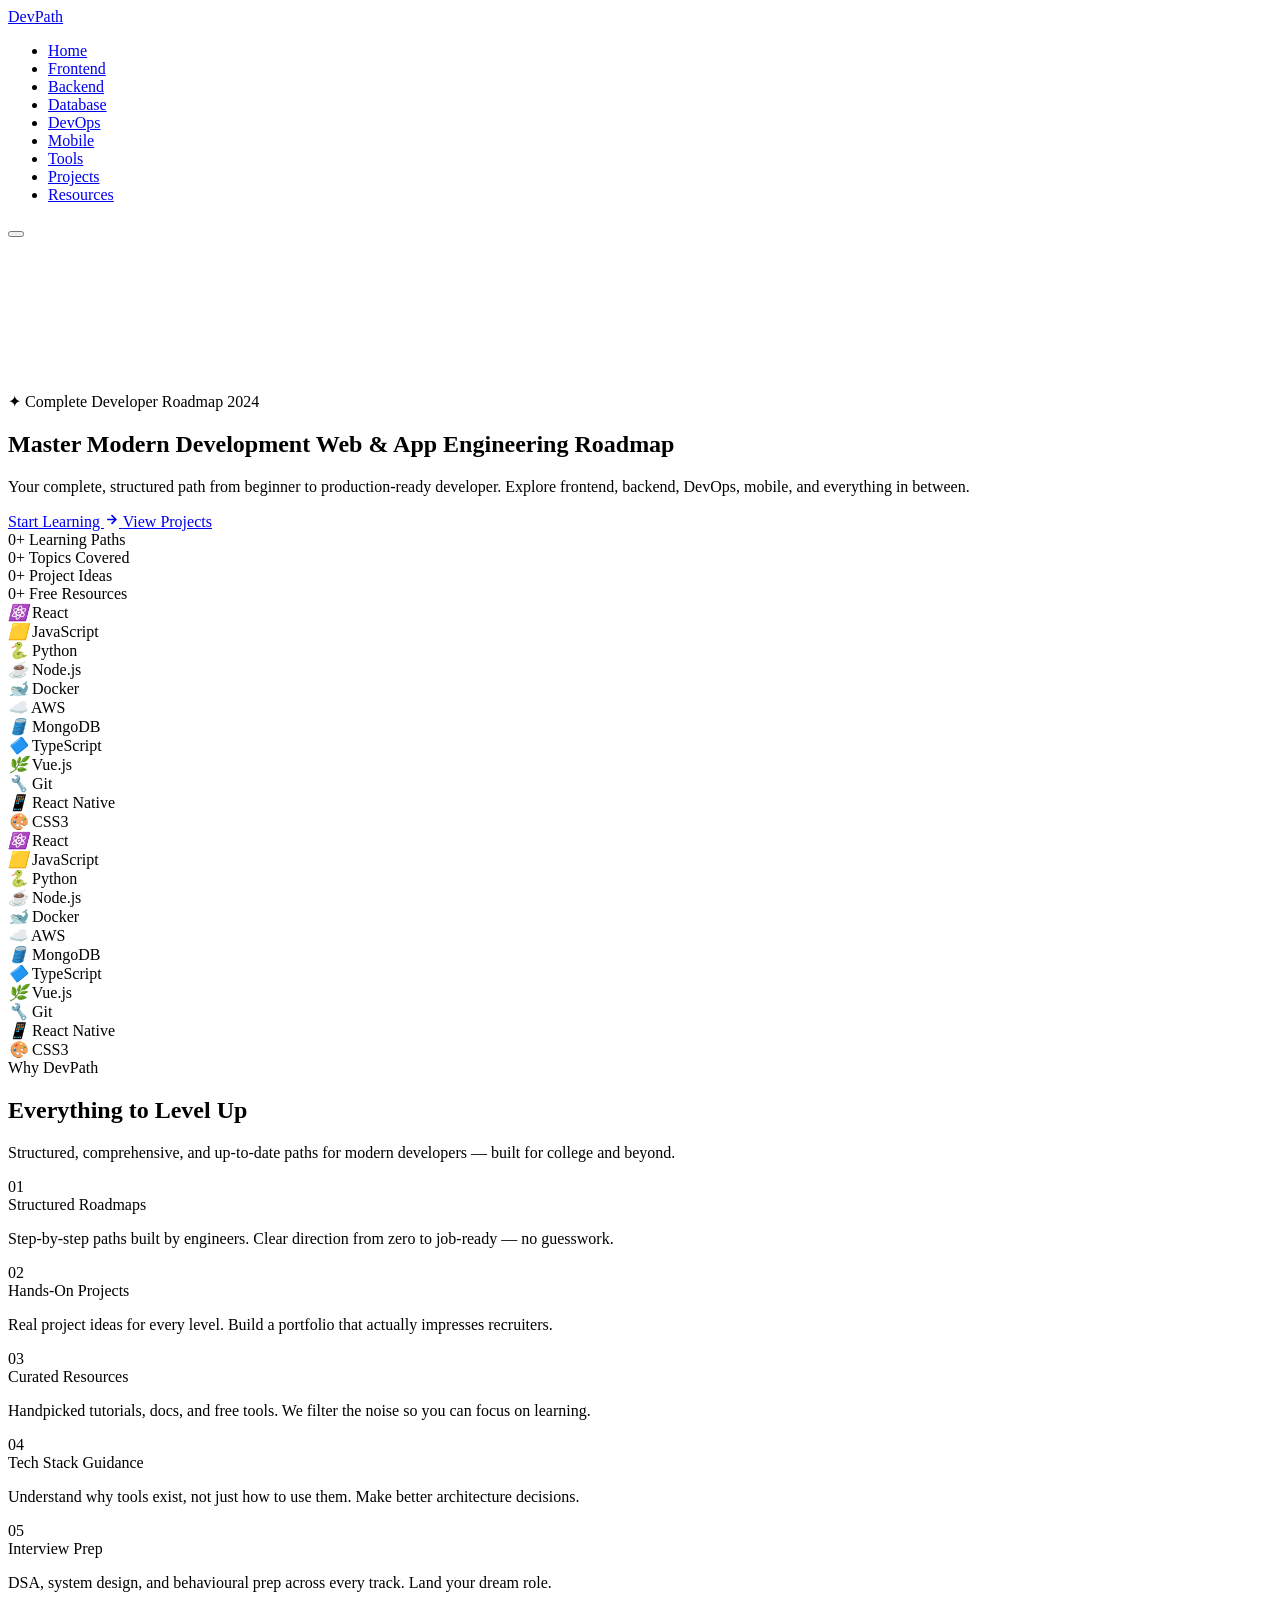
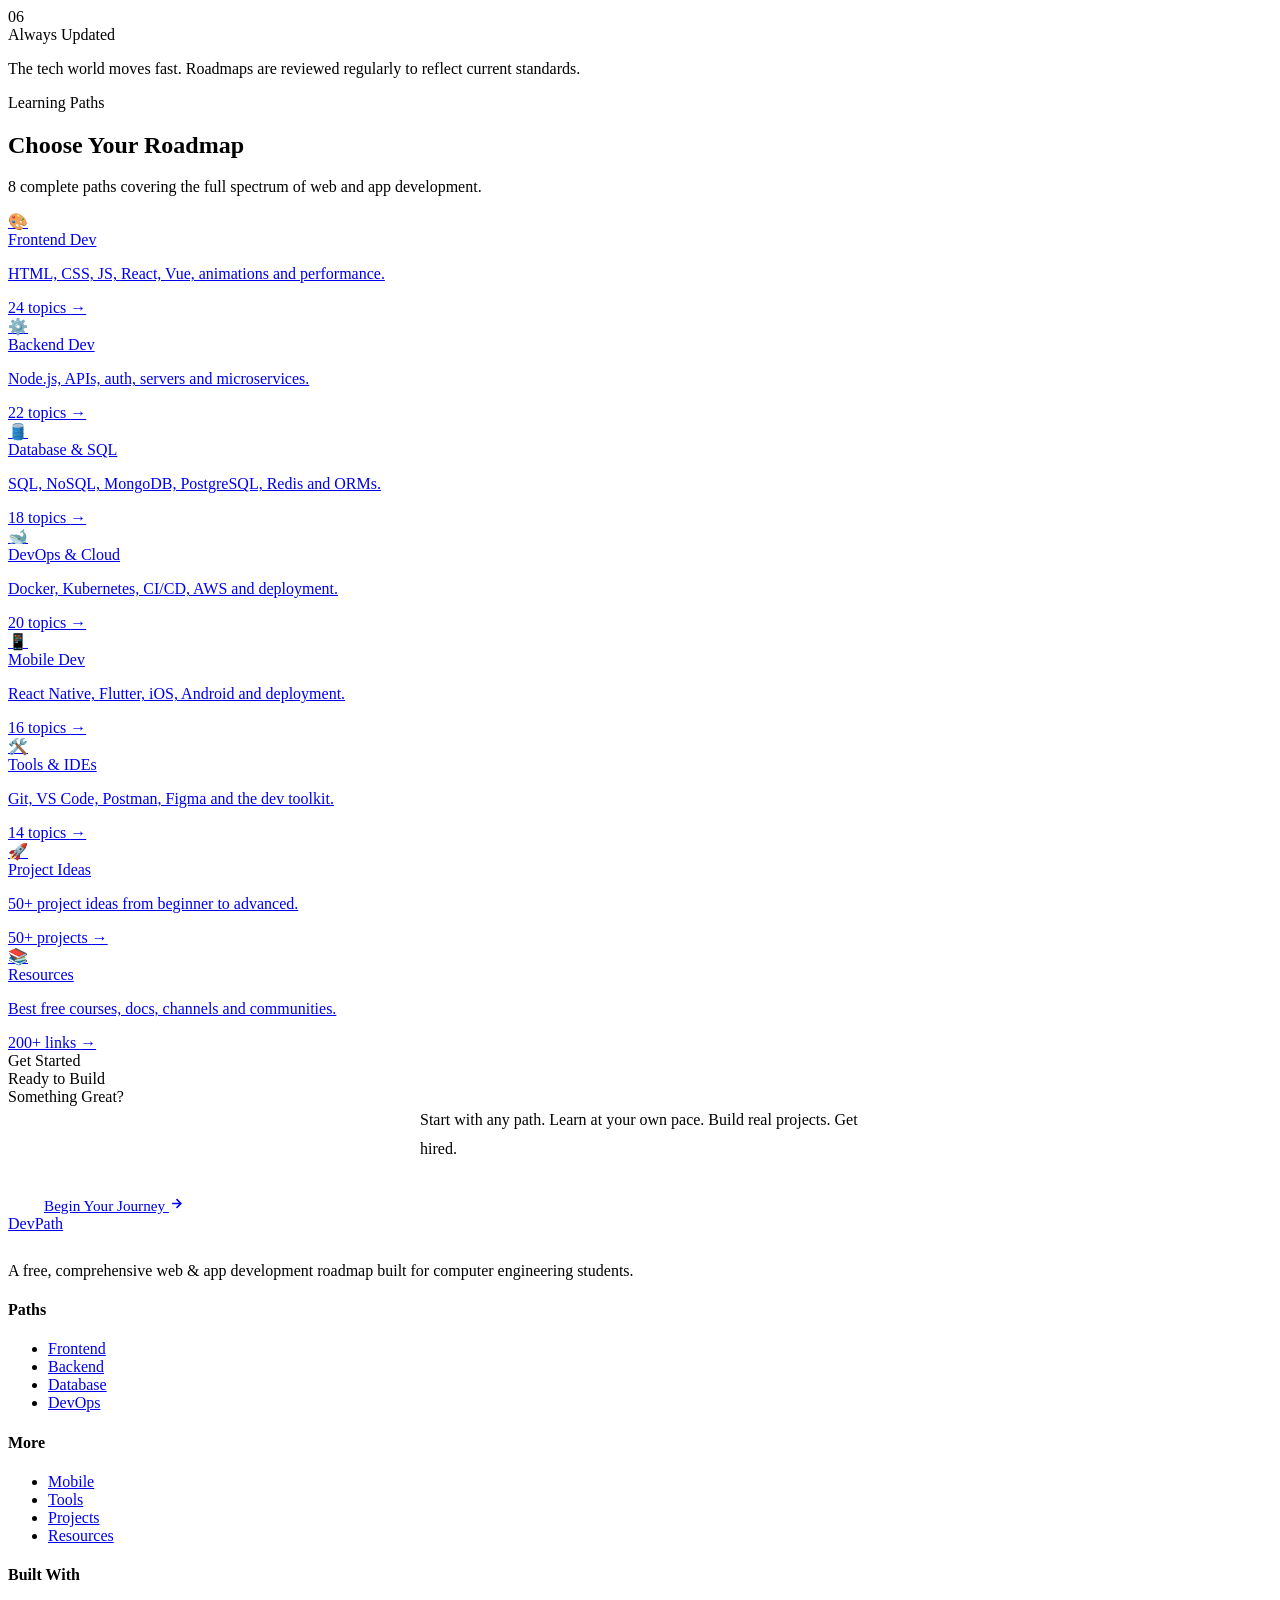
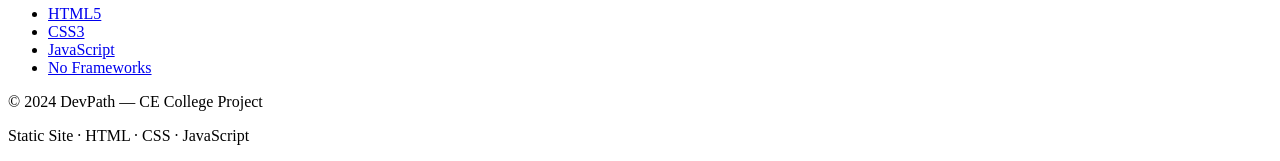
==== index.html @ 5a0cd92e "Add files via upload" ====
<!DOCTYPE html>
<html lang="en">
<head>
<meta charset="UTF-8">
<meta name="viewport" content="width=device-width, initial-scale=1.0">
<title>DevPath — Web & App Development Roadmap</title>
<link rel="preconnect" href="https://fonts.googleapis.com">
<link rel="preconnect" href="https://fonts.gstatic.com" crossorigin>
<link href="https://fonts.googleapis.com/css2?family=Syne:wght@400;700;800&family=JetBrains+Mono:wght@400;500&family=Inter:wght@300;400;500;600;700&display=swap" rel="stylesheet">
<link rel="stylesheet" href="css/style.css">
</head>
<body>

<div id="cur-dot"></div>
<div id="cur-ring"></div>
<div id="sprog"></div>

<!-- NAV -->
<nav id="navbar">
  <a href="index.html" class="nav-logo">
    <div class="logo-dot"></div>
    DevPath
  </a>
  <ul class="nav-links" id="navlinks">
    <li><a href="index.html" class="act">Home</a></li>
    <li><a href="pages/frontend.html">Frontend</a></li>
    <li><a href="pages/backend.html">Backend</a></li>
    <li><a href="pages/database.html">Database</a></li>
    <li><a href="pages/devops.html">DevOps</a></li>
    <li><a href="pages/mobile.html">Mobile</a></li>
    <li><a href="pages/tools.html">Tools</a></li>
    <li><a href="pages/projects.html">Projects</a></li>
    <li><a href="pages/resources.html" class="ncta">Resources</a></li>
  </ul>
  <button class="ham" id="ham" aria-label="Menu">
    <span></span><span></span><span></span>
  </button>
</nav>

<!-- HERO -->
<section class="hero">
  <div class="hbg">
    <div class="hgrid"></div>
    <div class="orb orb1"></div>
    <div class="orb orb2"></div>
    <div class="orb orb3"></div>
    <canvas id="particles"></canvas>
  </div>

  <div class="hcont">
    <div class="hbadge">✦ Complete Developer Roadmap 2024</div>

    <h1 class="htitle">
      <span class="l1">Master Modern</span>
      <span class="l2">Development</span>
      <span class="l3">Web &amp; App Engineering Roadmap</span>
    </h1>

    <p class="hdesc">
      Your complete, structured path from beginner to production-ready developer.
      Explore frontend, backend, DevOps, mobile, and everything in between.
    </p>

    <div class="hbtns">
      <a href="pages/frontend.html" class="btn-p">
        Start Learning
        <svg width="15" height="15" viewBox="0 0 24 24" fill="none" stroke="currentColor" stroke-width="2.5">
          <path d="M5 12h14M12 5l7 7-7 7"/>
        </svg>
      </a>
      <a href="pages/projects.html" class="btn-s">View Projects</a>
    </div>

    <div class="hstats">
      <div class="sc">
        <span class="sn" data-count="8" data-suf="+">0+</span>
        <span class="sl">Learning Paths</span>
      </div>
      <div class="sc">
        <span class="sn" data-count="120" data-suf="+">0+</span>
        <span class="sl">Topics Covered</span>
      </div>
      <div class="sc">
        <span class="sn" data-count="50" data-suf="+">0+</span>
        <span class="sl">Project Ideas</span>
      </div>
      <div class="sc">
        <span class="sn" data-count="200" data-suf="+">0+</span>
        <span class="sl">Free Resources</span>
      </div>
    </div>
  </div>
</section>

<!-- MARQUEE -->
<div class="mq">
  <div class="mq-track">
    <div class="mq-item"><em>⚛️</em> React</div>
    <div class="mq-item"><em>🟨</em> JavaScript</div>
    <div class="mq-item"><em>🐍</em> Python</div>
    <div class="mq-item"><em>☕</em> Node.js</div>
    <div class="mq-item"><em>🐋</em> Docker</div>
    <div class="mq-item"><em>☁️</em> AWS</div>
    <div class="mq-item"><em>🛢️</em> MongoDB</div>
    <div class="mq-item"><em>🔷</em> TypeScript</div>
    <div class="mq-item"><em>🌿</em> Vue.js</div>
    <div class="mq-item"><em>🔧</em> Git</div>
    <div class="mq-item"><em>📱</em> React Native</div>
    <div class="mq-item"><em>🎨</em> CSS3</div>
    <!-- duplicate for seamless loop -->
    <div class="mq-item"><em>⚛️</em> React</div>
    <div class="mq-item"><em>🟨</em> JavaScript</div>
    <div class="mq-item"><em>🐍</em> Python</div>
    <div class="mq-item"><em>☕</em> Node.js</div>
    <div class="mq-item"><em>🐋</em> Docker</div>
    <div class="mq-item"><em>☁️</em> AWS</div>
    <div class="mq-item"><em>🛢️</em> MongoDB</div>
    <div class="mq-item"><em>🔷</em> TypeScript</div>
    <div class="mq-item"><em>🌿</em> Vue.js</div>
    <div class="mq-item"><em>🔧</em> Git</div>
    <div class="mq-item"><em>📱</em> React Native</div>
    <div class="mq-item"><em>🎨</em> CSS3</div>
  </div>
</div>

<!-- WHY DEVPATH -->
<section class="section">
  <div class="container">
    <div class="sh aos">
      <span class="stag">Why DevPath</span>
      <h2 class="stitle">Everything to <span>Level Up</span></h2>
      <p class="ssubt">Structured, comprehensive, and up-to-date paths for modern developers — built for college and beyond.</p>
    </div>

    <div class="feat-grid aos">
      <div class="feat-item">
        <span class="feat-num">01</span>
        <div class="feat-title">Structured Roadmaps</div>
        <p class="feat-desc">Step-by-step paths built by engineers. Clear direction from zero to job-ready — no guesswork.</p>
      </div>
      <div class="feat-item">
        <span class="feat-num">02</span>
        <div class="feat-title">Hands-On Projects</div>
        <p class="feat-desc">Real project ideas for every level. Build a portfolio that actually impresses recruiters.</p>
      </div>
      <div class="feat-item">
        <span class="feat-num">03</span>
        <div class="feat-title">Curated Resources</div>
        <p class="feat-desc">Handpicked tutorials, docs, and free tools. We filter the noise so you can focus on learning.</p>
      </div>
      <div class="feat-item">
        <span class="feat-num">04</span>
        <div class="feat-title">Tech Stack Guidance</div>
        <p class="feat-desc">Understand why tools exist, not just how to use them. Make better architecture decisions.</p>
      </div>
      <div class="feat-item">
        <span class="feat-num">05</span>
        <div class="feat-title">Interview Prep</div>
        <p class="feat-desc">DSA, system design, and behavioural prep across every track. Land your dream role.</p>
      </div>
      <div class="feat-item">
        <span class="feat-num">06</span>
        <div class="feat-title">Always Updated</div>
        <p class="feat-desc">The tech world moves fast. Roadmaps are reviewed regularly to reflect current standards.</p>
      </div>
    </div>
  </div>
</section>

<!-- LEARNING PATHS -->
<section class="section" style="background:var(--bg2);border-top:1px solid var(--b1);border-bottom:1px solid var(--b1)">
  <div class="container">
    <div class="sh aos">
      <span class="stag">Learning Paths</span>
      <h2 class="stitle">Choose Your <span>Roadmap</span></h2>
      <p class="ssubt">8 complete paths covering the full spectrum of web and app development.</p>
    </div>

    <div class="paths-g">
      <a href="pages/frontend.html" class="pc aos d1" style="--pc-accent:var(--cyan)">
        <span class="pc-icon">🎨</span>
        <div class="pc-name">Frontend Dev</div>
        <p class="pc-desc">HTML, CSS, JS, React, Vue, animations and performance.</p>
        <div class="pc-meta">24 topics <span class="pc-arrow">→</span></div>
      </a>
      <a href="pages/backend.html" class="pc aos d2" style="--pc-accent:var(--green)">
        <span class="pc-icon">⚙️</span>
        <div class="pc-name">Backend Dev</div>
        <p class="pc-desc">Node.js, APIs, auth, servers and microservices.</p>
        <div class="pc-meta">22 topics <span class="pc-arrow">→</span></div>
      </a>
      <a href="pages/database.html" class="pc aos d3" style="--pc-accent:var(--purple)">
        <span class="pc-icon">🛢️</span>
        <div class="pc-name">Database & SQL</div>
        <p class="pc-desc">SQL, NoSQL, MongoDB, PostgreSQL, Redis and ORMs.</p>
        <div class="pc-meta">18 topics <span class="pc-arrow">→</span></div>
      </a>
      <a href="pages/devops.html" class="pc aos d4" style="--pc-accent:var(--orange)">
        <span class="pc-icon">🐋</span>
        <div class="pc-name">DevOps & Cloud</div>
        <p class="pc-desc">Docker, Kubernetes, CI/CD, AWS and deployment.</p>
        <div class="pc-meta">20 topics <span class="pc-arrow">→</span></div>
      </a>
      <a href="pages/mobile.html" class="pc aos d1" style="--pc-accent:var(--pink)">
        <span class="pc-icon">📱</span>
        <div class="pc-name">Mobile Dev</div>
        <p class="pc-desc">React Native, Flutter, iOS, Android and deployment.</p>
        <div class="pc-meta">16 topics <span class="pc-arrow">→</span></div>
      </a>
      <a href="pages/tools.html" class="pc aos d2" style="--pc-accent:var(--cyan)">
        <span class="pc-icon">🛠️</span>
        <div class="pc-name">Tools & IDEs</div>
        <p class="pc-desc">Git, VS Code, Postman, Figma and the dev toolkit.</p>
        <div class="pc-meta">14 topics <span class="pc-arrow">→</span></div>
      </a>
      <a href="pages/projects.html" class="pc aos d3" style="--pc-accent:var(--green)">
        <span class="pc-icon">🚀</span>
        <div class="pc-name">Project Ideas</div>
        <p class="pc-desc">50+ project ideas from beginner to advanced.</p>
        <div class="pc-meta">50+ projects <span class="pc-arrow">→</span></div>
      </a>
      <a href="pages/resources.html" class="pc aos d4" style="--pc-accent:var(--purple)">
        <span class="pc-icon">📚</span>
        <div class="pc-name">Resources</div>
        <p class="pc-desc">Best free courses, docs, channels and communities.</p>
        <div class="pc-meta">200+ links <span class="pc-arrow">→</span></div>
      </a>
    </div>
  </div>
</section>

<!-- CTA -->
<section class="cta-sec">
  <div class="cta-glow"></div>
  <div class="container" style="position:relative;z-index:2">
    <div class="aos">
      <span class="stag">Get Started</span>
      <div class="cta-title">
        Ready to Build<br>
        <span class="grad-text">Something Great?</span>
      </div>
      <p style="color:var(--t2);max-width:440px;margin:0 auto 2rem;font-size:1rem;line-height:1.8">
        Start with any path. Learn at your own pace. Build real projects. Get hired.
      </p>
      <a href="pages/frontend.html" class="btn-p" style="font-size:.95rem;padding:15px 36px">
        Begin Your Journey
        <svg width="15" height="15" viewBox="0 0 24 24" fill="none" stroke="currentColor" stroke-width="2.5">
          <path d="M5 12h14M12 5l7 7-7 7"/>
        </svg>
      </a>
    </div>
  </div>
</section>

<!-- FOOTER -->
<footer class="main-foot">
  <div class="container">
    <div class="foot-grid">
      <div class="foot-brand">
        <a href="index.html" class="nav-logo" style="display:inline-flex;margin-bottom:.8rem">
          <div class="logo-dot"></div> DevPath
        </a>
        <p>A free, comprehensive web &amp; app development roadmap built for computer engineering students.</p>
      </div>
      <div class="foot-col">
        <h4>Paths</h4>
        <ul>
          <li><a href="pages/frontend.html">Frontend</a></li>
          <li><a href="pages/backend.html">Backend</a></li>
          <li><a href="pages/database.html">Database</a></li>
          <li><a href="pages/devops.html">DevOps</a></li>
        </ul>
      </div>
      <div class="foot-col">
        <h4>More</h4>
        <ul>
          <li><a href="pages/mobile.html">Mobile</a></li>
          <li><a href="pages/tools.html">Tools</a></li>
          <li><a href="pages/projects.html">Projects</a></li>
          <li><a href="pages/resources.html">Resources</a></li>
        </ul>
      </div>
      <div class="foot-col">
        <h4>Built With</h4>
        <ul>
          <li><a href="#">HTML5</a></li>
          <li><a href="#">CSS3</a></li>
          <li><a href="#">JavaScript</a></li>
          <li><a href="#">No Frameworks</a></li>
        </ul>
      </div>
    </div>
    <div class="foot-main-btm">
      <p>© 2024 DevPath &mdash; CE College Project</p>
      <p>Static Site &middot; HTML &middot; CSS &middot; JavaScript</p>
    </div>
  </div>
</footer>

<script src="js/main.js"></script>
</body>
</html>
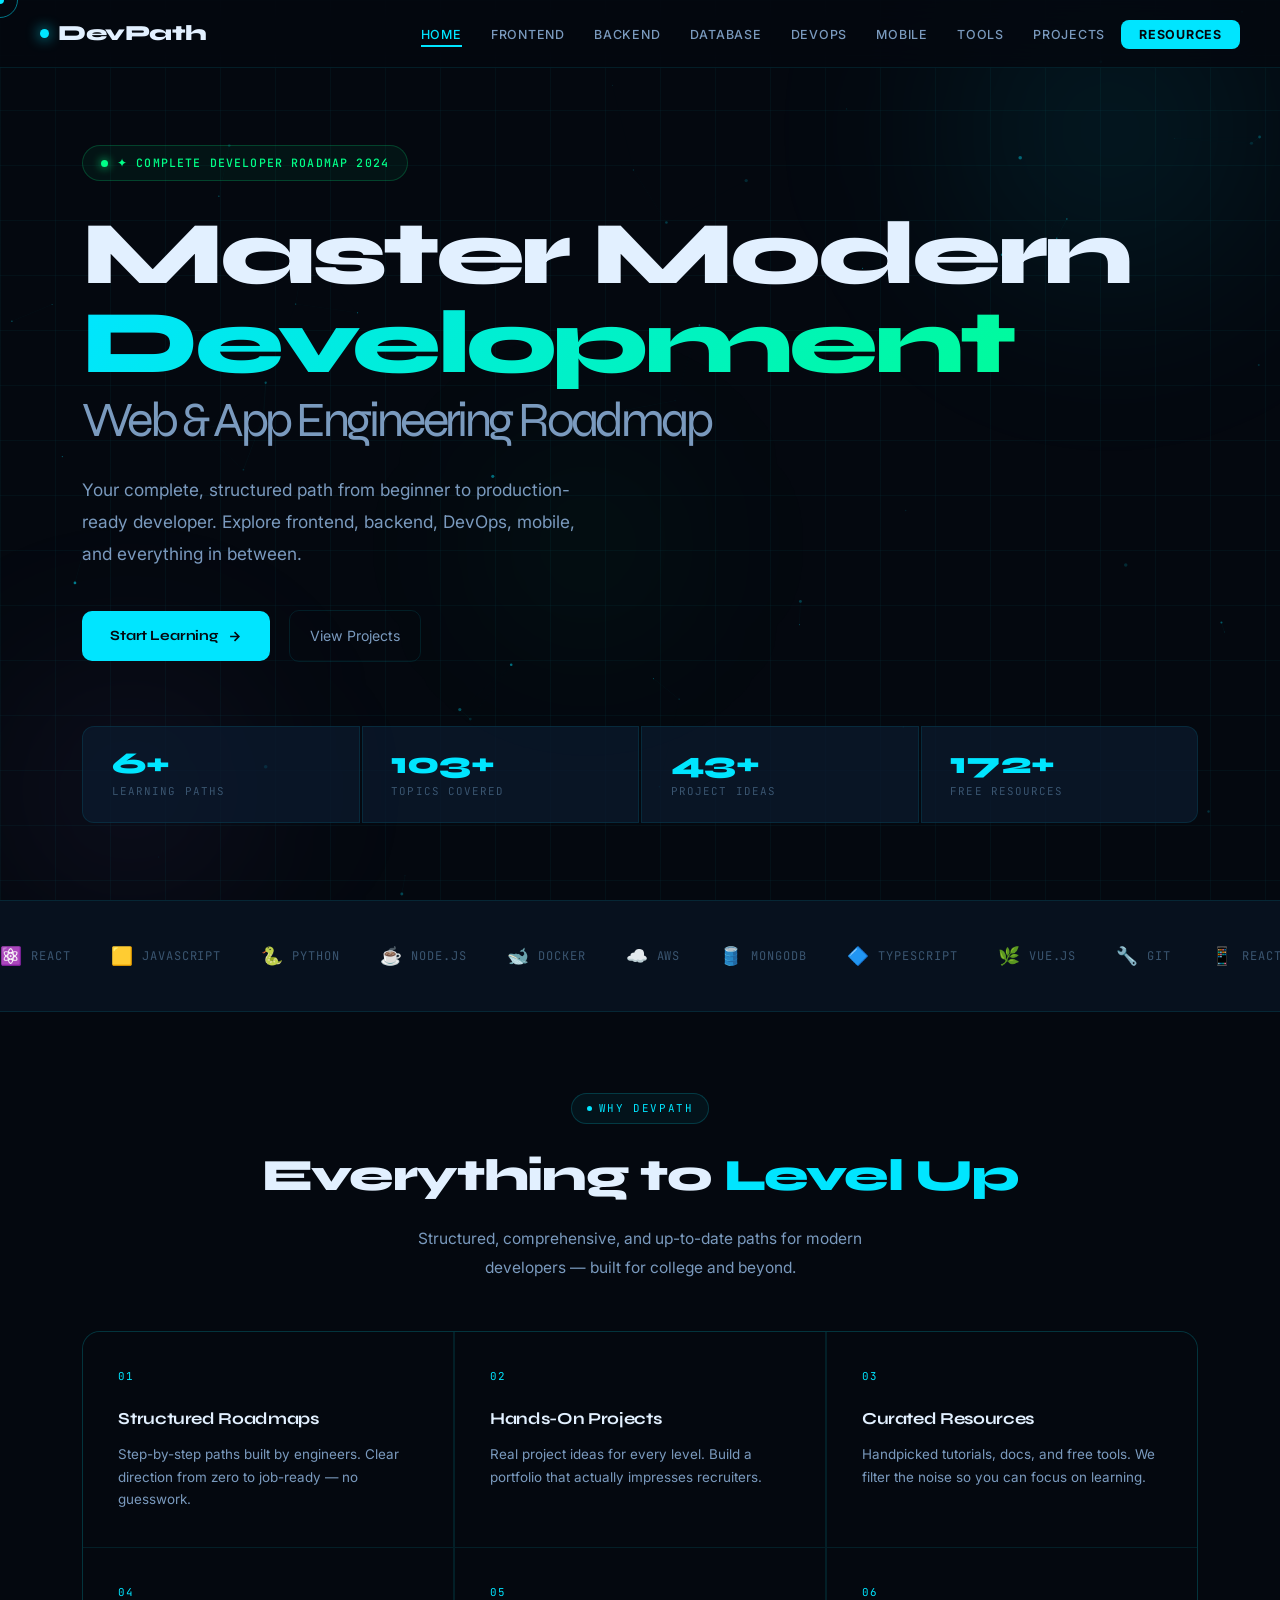
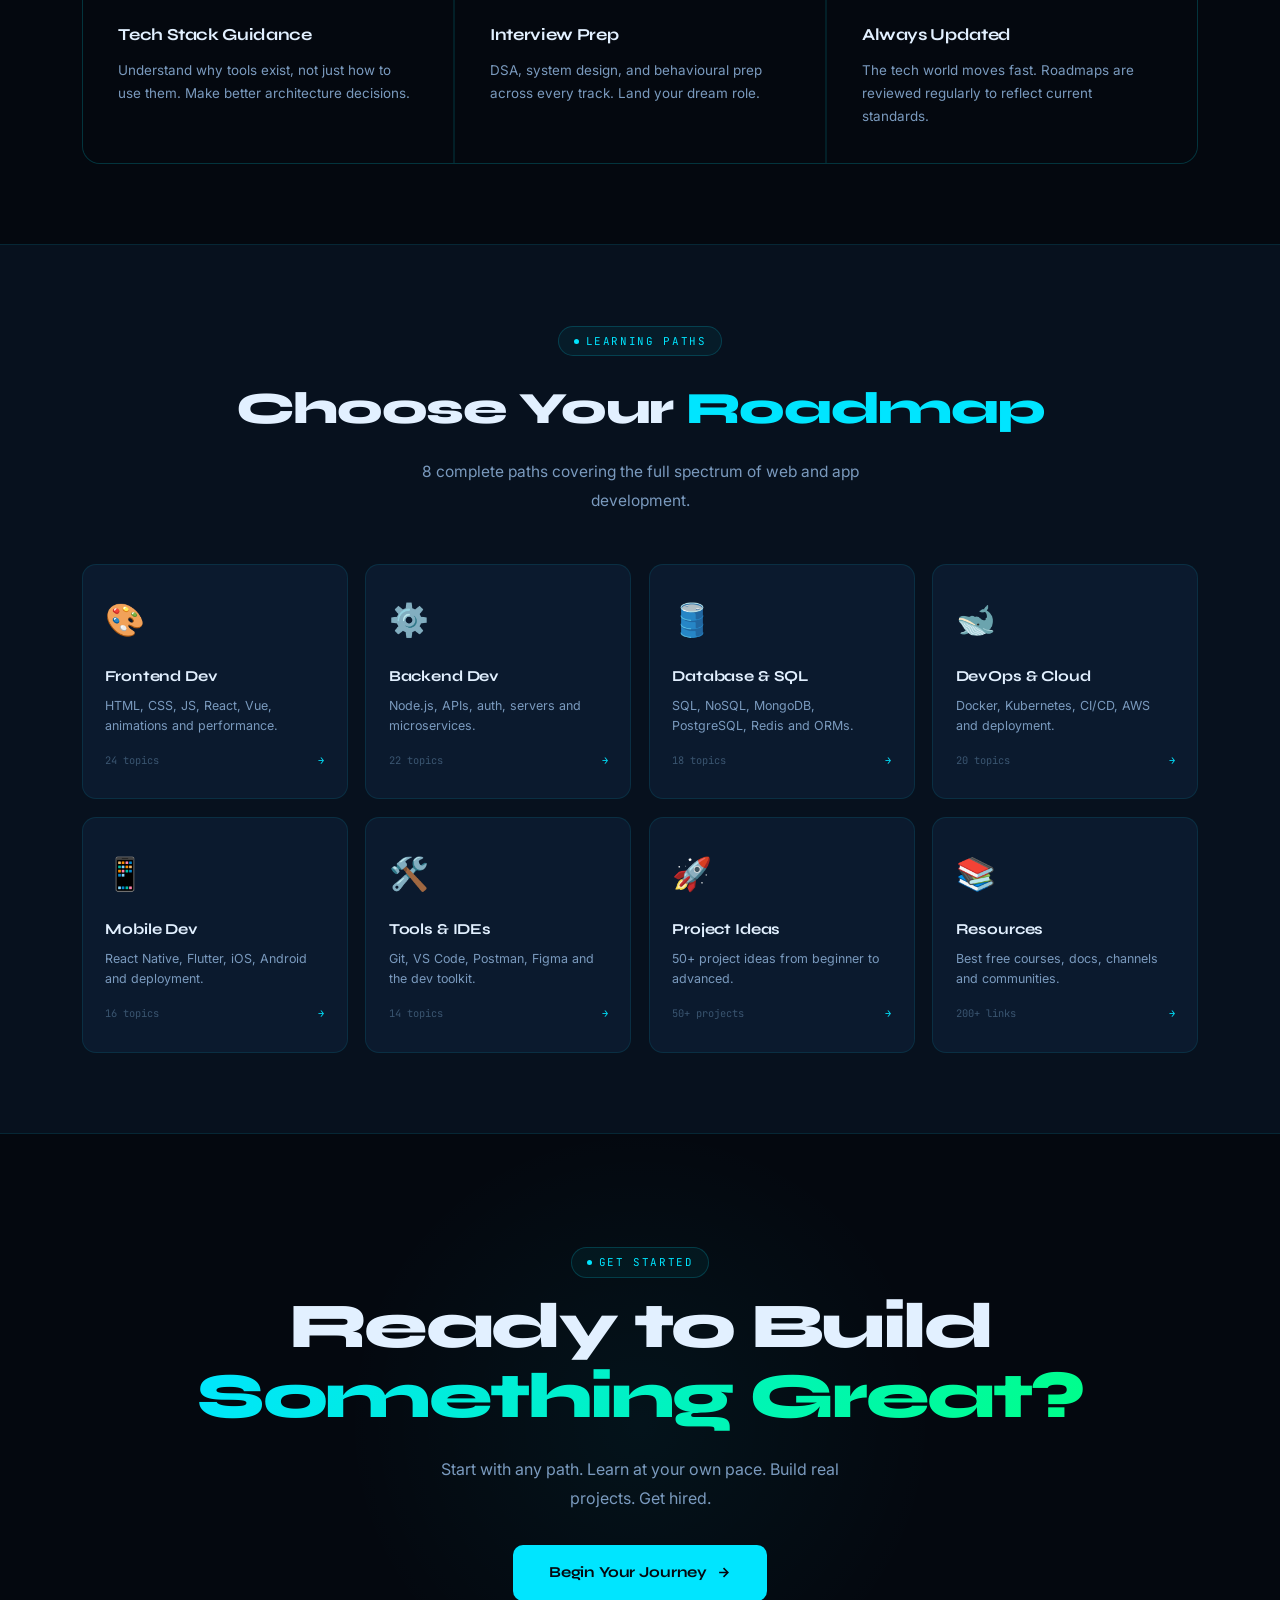
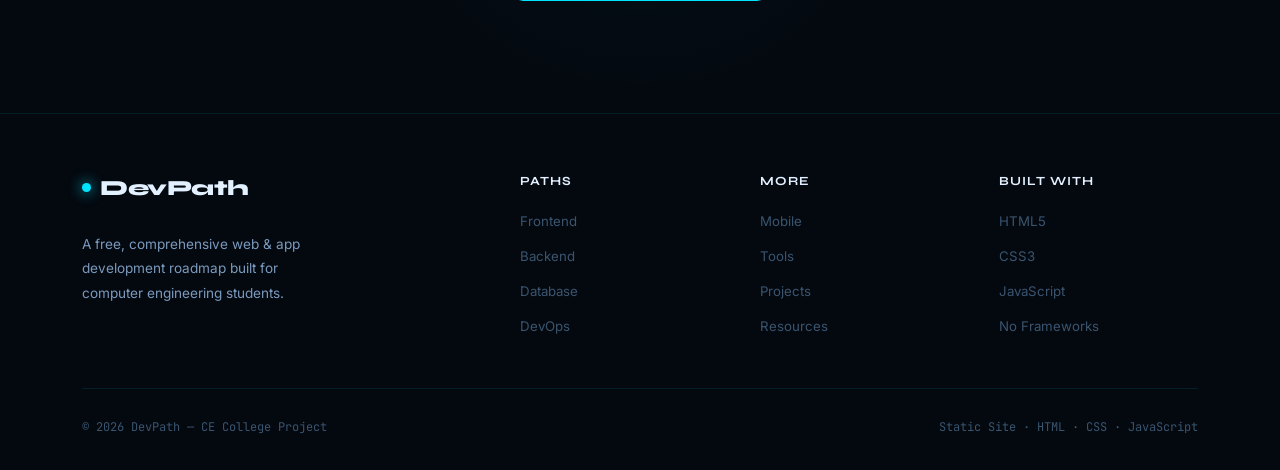
==== commit 1e6522be: "Update index.html" ====
--- a/index.html
+++ b/index.html
@@ -291,7 +291,7 @@
       </div>
     </div>
     <div class="foot-main-btm">
-      <p>© 2024 DevPath &mdash; CE College Project</p>
+      <p>© 2026 DevPath &mdash; CE College Project</p>
       <p>Static Site &middot; HTML &middot; CSS &middot; JavaScript</p>
     </div>
   </div>
--- a/css/style.css
+++ b/css/style.css
@@ -0,0 +1,1134 @@
+/* DevPath - Main Stylesheet */
+/* built from scratch for CE project */
+
+@import url('https://fonts.googleapis.com/css2?family=Syne:wght@400;700;800&family=JetBrains+Mono:wght@400;500&family=Inter:wght@300;400;500;600;700&display=swap');
+
+*, *::before, *::after {
+  margin: 0;
+  padding: 0;
+  box-sizing: border-box;
+}
+
+:root {
+  --bg: #04080f;
+  --bg2: #07111e;
+  --bg3: #0b1a2e;
+  --bg3h: #0f2040;
+  --cyan: #00e5ff;
+  --green: #00ff88;
+  --purple: #9f7aea;
+  --orange: #ff6b35;
+  --pink: #f0abfc;
+  --t1: #e2f0ff;
+  --t2: #7a9abe;
+  --t3: #3a5570;
+  --b1: rgba(0, 229, 255, 0.1);
+  --b2: rgba(0, 229, 255, 0.3);
+  --nav: 68px;
+  --ease: cubic-bezier(0.16, 1, 0.3, 1);
+}
+
+html {
+  scroll-behavior: smooth;
+  font-size: 16px;
+}
+
+body {
+  background: var(--bg);
+  color: var(--t1);
+  font-family: 'Inter', sans-serif;
+  line-height: 1.7;
+  overflow-x: hidden;
+  cursor: none;
+}
+
+::-webkit-scrollbar { width: 3px; }
+::-webkit-scrollbar-track { background: var(--bg); }
+::-webkit-scrollbar-thumb { background: var(--cyan); border-radius: 2px; }
+
+/* ---- CURSOR ---- */
+#cur-dot,
+#cur-ring {
+  position: fixed;
+  border-radius: 50%;
+  pointer-events: none;
+  z-index: 9999;
+  transform: translate(-50%, -50%);
+}
+#cur-dot {
+  width: 8px;
+  height: 8px;
+  background: var(--cyan);
+  top: 0; left: 0;
+  mix-blend-mode: screen;
+  transition: width .3s, height .3s, background .3s;
+}
+#cur-ring {
+  width: 36px;
+  height: 36px;
+  border: 1.5px solid rgba(0, 229, 255, 0.5);
+  top: 0; left: 0;
+  transition: left .18s var(--ease), top .18s var(--ease), width .3s, height .3s;
+}
+
+/* ---- SCROLL PROGRESS ---- */
+#sprog {
+  position: fixed;
+  top: 0; left: 0;
+  height: 3px;
+  background: linear-gradient(90deg, var(--cyan), var(--green));
+  width: 0%;
+  z-index: 9000;
+  box-shadow: 0 0 10px rgba(0, 229, 255, 0.6);
+}
+
+/* ---- NAV ---- */
+nav {
+  position: fixed;
+  top: 0; left: 0; right: 0;
+  height: var(--nav);
+  display: flex;
+  align-items: center;
+  justify-content: space-between;
+  padding: 0 2.5rem;
+  background: rgba(4, 8, 15, 0.82);
+  backdrop-filter: blur(20px);
+  border-bottom: 1px solid var(--b1);
+  z-index: 1000;
+  transition: background .4s;
+}
+nav.scrolled {
+  background: rgba(4, 8, 15, 0.97);
+  box-shadow: 0 8px 40px rgba(0, 0, 0, 0.6);
+}
+
+.nav-logo {
+  font-family: 'Syne', sans-serif;
+  font-size: 1.35rem;
+  font-weight: 800;
+  color: var(--t1);
+  text-decoration: none;
+  display: flex;
+  align-items: center;
+  gap: 9px;
+  letter-spacing: -0.02em;
+}
+.logo-dot {
+  width: 9px;
+  height: 9px;
+  background: var(--cyan);
+  border-radius: 50%;
+  box-shadow: 0 0 14px var(--cyan);
+  animation: pdot 2s ease-in-out infinite;
+  flex-shrink: 0;
+}
+@keyframes pdot {
+  0%, 100% { transform: scale(1); }
+  50% { transform: scale(1.5); }
+}
+
+.nav-links {
+  display: flex;
+  align-items: center;
+  gap: 0.2rem;
+  list-style: none;
+}
+.nav-links a {
+  color: var(--t2);
+  text-decoration: none;
+  font-size: 0.78rem;
+  font-weight: 500;
+  letter-spacing: 0.06em;
+  text-transform: uppercase;
+  padding: 6px 13px;
+  border-radius: 6px;
+  transition: color .25s;
+  position: relative;
+}
+.nav-links a::after {
+  content: '';
+  position: absolute;
+  bottom: 1px;
+  left: 13px; right: 13px;
+  height: 1.5px;
+  background: var(--cyan);
+  transform: scaleX(0);
+  transition: transform .3s var(--ease);
+}
+.nav-links a:hover,
+.nav-links a.act { color: var(--cyan); }
+.nav-links a:hover::after,
+.nav-links a.act::after { transform: scaleX(1); }
+
+.ncta {
+  background: var(--cyan) !important;
+  color: var(--bg) !important;
+  font-weight: 700 !important;
+  border-radius: 8px !important;
+  padding: 7px 18px !important;
+}
+.ncta::after { display: none !important; }
+.ncta:hover {
+  background: var(--green) !important;
+  box-shadow: 0 0 22px rgba(0, 255, 136, 0.4) !important;
+}
+
+.ham {
+  display: none;
+  flex-direction: column;
+  gap: 5px;
+  background: none;
+  border: none;
+  cursor: none;
+  padding: 4px;
+}
+.ham span {
+  display: block;
+  width: 22px; height: 2px;
+  background: var(--t1);
+  border-radius: 1px;
+  transition: all .3s var(--ease);
+}
+.ham.open span:nth-child(1) { transform: translateY(7px) rotate(45deg); }
+.ham.open span:nth-child(2) { opacity: 0; }
+.ham.open span:nth-child(3) { transform: translateY(-7px) rotate(-45deg); }
+
+/* ---- PAGE WRAPPER ---- */
+.pw {
+  min-height: 100vh;
+  padding-top: var(--nav);
+}
+
+/* ---- LAYOUT ---- */
+.section { padding: 5rem 0; }
+.container {
+  max-width: 1180px;
+  margin: 0 auto;
+  padding: 0 2rem;
+}
+
+/* ---- SECTION HEADER ---- */
+.sh { text-align: center; margin-bottom: 3rem; }
+.stag {
+  display: inline-flex;
+  align-items: center;
+  gap: 7px;
+  font-family: 'JetBrains Mono', monospace;
+  font-size: 0.68rem;
+  color: var(--cyan);
+  letter-spacing: 0.15em;
+  text-transform: uppercase;
+  padding: 5px 15px;
+  border: 1px solid rgba(0, 229, 255, 0.18);
+  border-radius: 100px;
+  background: rgba(0, 229, 255, 0.05);
+  margin-bottom: 0.9rem;
+}
+.stag::before {
+  content: '';
+  width: 5px; height: 5px;
+  background: var(--cyan);
+  border-radius: 50%;
+  animation: pdot 2s ease-in-out infinite;
+}
+h2.stitle {
+  font-family: 'Syne', sans-serif;
+  font-size: clamp(1.7rem, 3.5vw, 2.8rem);
+  font-weight: 800;
+  letter-spacing: -0.03em;
+  margin-bottom: 0.7rem;
+}
+h2.stitle span { color: var(--cyan); }
+.ssubt {
+  font-size: 0.97rem;
+  color: var(--t2);
+  max-width: 520px;
+  margin: 0 auto;
+  line-height: 1.85;
+}
+
+/* ---- PAGE HERO ---- */
+.phero {
+  padding: 5.5rem 0 3.5rem;
+  position: relative;
+  overflow: hidden;
+  border-bottom: 1px solid var(--b1);
+}
+.phero-bg { position: absolute; inset: 0; }
+.phero-grid {
+  position: absolute; inset: 0;
+  background-image:
+    linear-gradient(rgba(0, 229, 255, 0.03) 1px, transparent 1px),
+    linear-gradient(90deg, rgba(0, 229, 255, 0.03) 1px, transparent 1px);
+  background-size: 40px 40px;
+}
+
+/* ---- BREADCRUMB ---- */
+.bc {
+  display: flex;
+  align-items: center;
+  gap: 7px;
+  font-family: 'JetBrains Mono', monospace;
+  font-size: 0.72rem;
+  color: var(--t3);
+  margin-bottom: 1.3rem;
+}
+.bc a { color: var(--t3); text-decoration: none; }
+.bc a:hover { color: var(--cyan); }
+
+/* ---- ICON BOX ---- */
+.ibox {
+  width: 52px; height: 52px;
+  border-radius: 13px;
+  display: flex;
+  align-items: center;
+  justify-content: center;
+  font-size: 1.5rem;
+  margin-bottom: 1.3rem;
+  flex-shrink: 0;
+}
+.ibox-c { background: rgba(0, 229, 255, 0.1); border: 1px solid rgba(0, 229, 255, 0.2); }
+.ibox-g { background: rgba(0, 255, 136, 0.1); border: 1px solid rgba(0, 255, 136, 0.2); }
+.ibox-p { background: rgba(159, 122, 234, 0.12); border: 1px solid rgba(159, 122, 234, 0.22); }
+.ibox-o { background: rgba(255, 107, 53, 0.1); border: 1px solid rgba(255, 107, 53, 0.18); }
+.ibox-pk { background: rgba(240, 171, 252, 0.1); border: 1px solid rgba(240, 171, 252, 0.18); }
+
+.ph1 {
+  font-family: 'Syne', sans-serif;
+  font-size: clamp(2.2rem, 5vw, 3.8rem);
+  font-weight: 800;
+  letter-spacing: -0.04em;
+  margin-bottom: 0.9rem;
+  animation: fup .7s var(--ease) both;
+}
+
+/* ---- SKILL TAGS ---- */
+.tags { display: flex; flex-wrap: wrap; gap: 7px; margin-top: 0.9rem; }
+.tag {
+  font-family: 'JetBrains Mono', monospace;
+  font-size: 0.67rem;
+  padding: 3px 11px;
+  border-radius: 5px;
+  border: 1px solid;
+  letter-spacing: 0.04em;
+  transition: transform .2s;
+  cursor: default;
+}
+.tag:hover { transform: translateY(-2px); }
+.tc { color: var(--cyan); border-color: rgba(0, 229, 255, 0.25); background: rgba(0, 229, 255, 0.06); }
+.tg { color: var(--green); border-color: rgba(0, 255, 136, 0.25); background: rgba(0, 255, 136, 0.06); }
+.tp { color: var(--purple); border-color: rgba(159, 122, 234, 0.3); background: rgba(159, 122, 234, 0.08); }
+.to { color: var(--orange); border-color: rgba(255, 107, 53, 0.25); background: rgba(255, 107, 53, 0.06); }
+.tpk { color: var(--pink); border-color: rgba(240, 171, 252, 0.25); background: rgba(240, 171, 252, 0.06); }
+
+/* ---- CARDS ---- */
+.card {
+  background: var(--bg3);
+  border: 1px solid var(--b1);
+  border-radius: 14px;
+  padding: 1.7rem;
+  transition: all .38s var(--ease);
+  position: relative;
+  overflow: hidden;
+}
+.card::before {
+  content: '';
+  position: absolute; inset: 0;
+  background: linear-gradient(135deg, rgba(0, 229, 255, 0.04), transparent 60%);
+  opacity: 0;
+  transition: opacity .4s;
+}
+.card:hover {
+  border-color: var(--b2);
+  transform: translateY(-5px);
+  box-shadow: 0 20px 55px rgba(0, 0, 0, 0.5);
+}
+.card:hover::before { opacity: 1; }
+.card h3 {
+  font-family: 'Syne', sans-serif;
+  font-size: 0.97rem;
+  font-weight: 700;
+  color: var(--t1);
+  margin-bottom: 0.45rem;
+  letter-spacing: -0.015em;
+}
+.card p { font-size: 0.83rem; color: var(--t2); line-height: 1.7; }
+
+/* ---- GRIDS ---- */
+.g2 { display: grid; grid-template-columns: 1fr 1fr; gap: 1.2rem; }
+.g3 { display: grid; grid-template-columns: 1fr 1fr 1fr; gap: 1.2rem; }
+.g4 { display: grid; grid-template-columns: repeat(4, 1fr); gap: 1rem; }
+
+/* ---- PROGRESS BARS ---- */
+.pbars { display: grid; grid-template-columns: 1fr 1fr; gap: 0.9rem; margin: 2rem 0; }
+.pb-wrap .pb-label {
+  display: flex;
+  justify-content: space-between;
+  font-size: 0.78rem;
+  color: var(--t2);
+  margin-bottom: 5px;
+  font-family: 'JetBrains Mono', monospace;
+}
+.pb-track {
+  height: 5px;
+  background: rgba(255, 255, 255, 0.05);
+  border-radius: 3px;
+  overflow: hidden;
+}
+.pb-fill {
+  height: 100%;
+  background: linear-gradient(90deg, var(--cyan), var(--green));
+  border-radius: 3px;
+  width: 0;
+  transition: width 1.5s var(--ease);
+  box-shadow: 0 0 10px rgba(0, 229, 255, 0.35);
+}
+
+/* ---- BADGES ---- */
+.badge {
+  font-family: 'JetBrains Mono', monospace;
+  font-size: 0.62rem;
+  font-weight: 700;
+  padding: 2px 9px;
+  border-radius: 100px;
+  letter-spacing: 0.07em;
+}
+.b-beg { background: rgba(0, 255, 136, 0.1); color: var(--green); border: 1px solid rgba(0, 255, 136, 0.2); }
+.b-int { background: rgba(0, 229, 255, 0.1); color: var(--cyan); border: 1px solid rgba(0, 229, 255, 0.2); }
+.b-adv { background: rgba(159, 122, 234, 0.12); color: var(--purple); border: 1px solid rgba(159, 122, 234, 0.25); }
+
+/* ---- TABS ---- */
+.tab-nav {
+  display: flex;
+  gap: 3px;
+  border-bottom: 1px solid var(--b1);
+  margin-bottom: 1.8rem;
+  overflow-x: auto;
+}
+.tb {
+  padding: 9px 18px;
+  background: none;
+  border: none;
+  color: var(--t3);
+  font-family: 'Inter', sans-serif;
+  font-size: 0.83rem;
+  font-weight: 500;
+  cursor: none;
+  border-bottom: 2px solid transparent;
+  margin-bottom: -1px;
+  transition: all .25s;
+  white-space: nowrap;
+}
+.tb:hover { color: var(--t2); }
+.tb.act { color: var(--cyan); border-bottom-color: var(--cyan); }
+.tpanel { display: none; opacity: 0; transition: opacity .3s; }
+.tpanel.act { display: block; opacity: 1; }
+
+/* ---- ROW CARDS ---- */
+.row-card {
+  display: grid;
+  grid-template-columns: 36px 1fr auto;
+  align-items: start;
+  gap: 1rem;
+  background: var(--bg3);
+  border: 1px solid var(--b1);
+  border-radius: 12px;
+  padding: 1.4rem;
+  margin-bottom: 1rem;
+  transition: all .3s var(--ease);
+}
+.row-card:hover {
+  border-color: var(--b2);
+  transform: translateX(4px);
+  background: var(--bg3h);
+}
+.step-num {
+  width: 36px; height: 36px;
+  border-radius: 9px;
+  background: rgba(0, 229, 255, 0.1);
+  border: 1px solid rgba(0, 229, 255, 0.2);
+  display: flex;
+  align-items: center;
+  justify-content: center;
+  font-family: 'JetBrains Mono', monospace;
+  font-size: 0.72rem;
+  color: var(--cyan);
+  font-weight: 700;
+  flex-shrink: 0;
+}
+.rc-title {
+  font-family: 'Syne', sans-serif;
+  font-size: 0.94rem;
+  font-weight: 700;
+  color: var(--t1);
+  margin-bottom: 0.35rem;
+}
+.rc-desc { font-size: 0.81rem; color: var(--t2); line-height: 1.65; }
+
+/* ---- CODE BLOCKS ---- */
+.code-blk {
+  background: #010c18;
+  border: 1px solid rgba(0, 229, 255, 0.12);
+  border-radius: 11px;
+  padding: 1.4rem;
+  margin: 1.5rem 0;
+  position: relative;
+  overflow: hidden;
+}
+.code-blk::before {
+  content: '';
+  position: absolute;
+  top: 0; left: 0; right: 0;
+  height: 1px;
+  background: linear-gradient(90deg, var(--cyan), transparent);
+}
+.code-hdr {
+  display: flex;
+  justify-content: space-between;
+  align-items: center;
+  margin-bottom: 0.9rem;
+}
+.code-lang {
+  font-family: 'JetBrains Mono', monospace;
+  font-size: 0.68rem;
+  color: var(--cyan);
+  letter-spacing: 0.1em;
+  text-transform: uppercase;
+}
+.copy-btn {
+  font-family: 'JetBrains Mono', monospace;
+  font-size: 0.68rem;
+  color: var(--t3);
+  background: none;
+  border: none;
+  cursor: none;
+  transition: color .25s;
+}
+.copy-btn:hover { color: var(--t1); }
+.code-blk code {
+  font-family: 'JetBrains Mono', monospace;
+  font-size: 0.79rem;
+  color: var(--t2);
+  line-height: 1.75;
+  white-space: pre;
+  display: block;
+  overflow-x: auto;
+}
+.kw { color: #c792ea; }
+.str { color: var(--green); }
+.cm { color: var(--t3); }
+.fn { color: var(--cyan); }
+
+/* ---- TIMELINE ---- */
+.tline { position: relative; padding-left: 2.5rem; }
+.tline::before {
+  content: '';
+  position: absolute;
+  left: 9px; top: 0; bottom: 0;
+  width: 2px;
+  background: linear-gradient(to bottom, var(--cyan), var(--purple), var(--pink));
+  border-radius: 2px;
+}
+.titem {
+  position: relative;
+  margin-bottom: 2.2rem;
+  opacity: 0;
+  transform: translateX(-16px);
+  transition: all .55s var(--ease);
+}
+.titem.in { opacity: 1; transform: translateX(0); }
+.tdot {
+  position: absolute;
+  left: -2.07rem; top: 0.3rem;
+  width: 18px; height: 18px;
+  border-radius: 50%;
+  border: 2px solid var(--cyan);
+  background: var(--bg);
+  display: flex;
+  align-items: center;
+  justify-content: center;
+}
+.tdot::after {
+  content: '';
+  width: 7px; height: 7px;
+  background: var(--cyan);
+  border-radius: 50%;
+}
+
+/* ---- FILTER ---- */
+.filter-row { display: flex; gap: 0.5rem; flex-wrap: wrap; margin-bottom: 2rem; }
+.fb {
+  font-family: 'JetBrains Mono', monospace;
+  font-size: 0.72rem;
+  padding: 6px 15px;
+  border-radius: 100px;
+  background: none;
+  border: 1px solid var(--b1);
+  color: var(--t3);
+  cursor: none;
+  transition: all .25s;
+  letter-spacing: 0.06em;
+}
+.fb:hover { border-color: var(--b2); color: var(--t2); }
+.fb.act { background: var(--cyan); border-color: var(--cyan); color: var(--bg); font-weight: 700; }
+.fi { transition: opacity .3s, transform .3s; }
+.fi.hide { opacity: 0.2; transform: scale(0.97); pointer-events: none; }
+
+/* ---- FOOTER ---- */
+.foot {
+  border-top: 1px solid var(--b1);
+  padding: 3rem 0 1.8rem;
+}
+.foot-btm {
+  border-top: 1px solid var(--b1);
+  padding-top: 1.5rem;
+  display: flex;
+  justify-content: space-between;
+  align-items: center;
+}
+.foot-btm p {
+  color: var(--t3);
+  font-size: 0.72rem;
+  font-family: 'JetBrains Mono', monospace;
+}
+.pnav { display: flex; gap: 1.5rem; }
+.pnav a {
+  color: var(--t3);
+  text-decoration: none;
+  font-family: 'JetBrains Mono', monospace;
+  font-size: 0.75rem;
+  transition: color .25s;
+}
+.pnav a:hover, .pnav a.next { color: var(--cyan); }
+
+/* ---- ANIMATIONS ---- */
+@keyframes fup {
+  from { opacity: 0; transform: translateY(20px); }
+  to   { opacity: 1; transform: translateY(0); }
+}
+.aos {
+  opacity: 0;
+  transform: translateY(26px);
+  transition: opacity .65s var(--ease), transform .65s var(--ease);
+}
+.aos.in { opacity: 1; transform: translateY(0); }
+.d1 { transition-delay: 0.1s; }
+.d2 { transition-delay: 0.2s; }
+.d3 { transition-delay: 0.3s; }
+.d4 { transition-delay: 0.4s; }
+
+/* ---- HOME HERO ---- */
+.hero {
+  min-height: 100vh;
+  display: flex;
+  align-items: center;
+  position: relative;
+  overflow: hidden;
+  padding-top: var(--nav);
+}
+.hbg { position: absolute; inset: 0; pointer-events: none; }
+.hgrid {
+  position: absolute; inset: 0;
+  background-image:
+    linear-gradient(rgba(0, 229, 255, 0.04) 1px, transparent 1px),
+    linear-gradient(90deg, rgba(0, 229, 255, 0.04) 1px, transparent 1px);
+  background-size: 55px 55px;
+  animation: gmove 18s linear infinite;
+}
+@keyframes gmove { to { transform: translateY(55px); } }
+
+.orb {
+  position: absolute;
+  border-radius: 50%;
+  filter: blur(80px);
+  pointer-events: none;
+}
+.orb1 {
+  width: 500px; height: 500px;
+  background: radial-gradient(circle, rgba(0, 229, 255, 0.1), transparent 70%);
+  top: -120px; right: -80px;
+  animation: ofloat 9s ease-in-out infinite;
+}
+.orb2 {
+  width: 380px; height: 380px;
+  background: radial-gradient(circle, rgba(159, 122, 234, 0.09), transparent 70%);
+  bottom: -80px; left: -60px;
+  animation: ofloat 7s 2s ease-in-out infinite reverse;
+}
+.orb3 {
+  width: 280px; height: 280px;
+  background: radial-gradient(circle, rgba(0, 255, 136, 0.07), transparent 70%);
+  top: 45%; left: 35%;
+  animation: ofloat 11s 4s ease-in-out infinite;
+}
+@keyframes ofloat {
+  0%, 100% { transform: translate(0, 0) scale(1); }
+  50%       { transform: translate(15px, -20px) scale(1.04); }
+}
+
+canvas#particles {
+  position: absolute; inset: 0;
+  pointer-events: none;
+}
+
+.hcont {
+  position: relative;
+  z-index: 2;
+  max-width: 1180px;
+  margin: 0 auto;
+  padding: 0 2rem;
+  width: 100%;
+}
+
+.hbadge {
+  display: inline-flex;
+  align-items: center;
+  gap: 9px;
+  font-family: 'JetBrains Mono', monospace;
+  font-size: 0.72rem;
+  font-weight: 500;
+  color: var(--green);
+  letter-spacing: 0.1em;
+  text-transform: uppercase;
+  padding: 7px 18px;
+  border: 1px solid rgba(0, 255, 136, 0.2);
+  border-radius: 100px;
+  background: rgba(0, 255, 136, 0.05);
+  margin-bottom: 1.8rem;
+  animation: fup .8s var(--ease) both;
+}
+.hbadge::before {
+  content: '';
+  width: 7px; height: 7px;
+  background: var(--green);
+  border-radius: 50%;
+  box-shadow: 0 0 10px var(--green);
+  animation: pdot 1.5s ease-in-out infinite;
+}
+
+h1.htitle {
+  font-family: 'Syne', sans-serif;
+  font-size: clamp(3rem, 7vw, 6.5rem);
+  font-weight: 800;
+  line-height: 1;
+  letter-spacing: -0.04em;
+  margin-bottom: 1.8rem;
+  animation: fup .8s 0.12s var(--ease) both;
+}
+.l1 { display: block; color: var(--t1); }
+.l2 {
+  display: block;
+  background: linear-gradient(130deg, var(--cyan), var(--green));
+  -webkit-background-clip: text;
+  -webkit-text-fill-color: transparent;
+  background-clip: text;
+}
+.l3 {
+  display: block;
+  font-size: 0.55em;
+  font-weight: 400;
+  color: var(--t2);
+  margin-top: 0.15em;
+}
+
+.hdesc {
+  font-size: 1.08rem;
+  color: var(--t2);
+  max-width: 520px;
+  line-height: 1.85;
+  margin-bottom: 2.5rem;
+  animation: fup .8s 0.25s var(--ease) both;
+}
+
+.hbtns {
+  display: flex;
+  align-items: center;
+  gap: 1.2rem;
+  flex-wrap: wrap;
+  animation: fup .8s 0.38s var(--ease) both;
+}
+
+.btn-p {
+  display: inline-flex;
+  align-items: center;
+  gap: 9px;
+  background: var(--cyan);
+  color: var(--bg);
+  font-family: 'Syne', sans-serif;
+  font-size: 0.88rem;
+  font-weight: 700;
+  padding: 13px 28px;
+  border-radius: 10px;
+  text-decoration: none;
+  transition: all .35s var(--ease);
+  letter-spacing: -0.01em;
+}
+.btn-p:hover {
+  background: var(--green);
+  transform: translateY(-3px);
+  box-shadow: 0 14px 40px rgba(0, 255, 136, 0.3);
+}
+.btn-p svg { transition: transform .3s var(--ease); }
+.btn-p:hover svg { transform: translateX(4px); }
+
+.btn-s {
+  display: inline-flex;
+  align-items: center;
+  gap: 8px;
+  color: var(--t2);
+  font-size: 0.88rem;
+  padding: 13px 20px;
+  border-radius: 10px;
+  text-decoration: none;
+  border: 1px solid var(--b1);
+  transition: all .35s var(--ease);
+}
+.btn-s:hover {
+  color: var(--t1);
+  border-color: var(--b2);
+  background: rgba(0, 229, 255, 0.04);
+  transform: translateY(-2px);
+}
+
+/* ---- STATS ---- */
+.hstats {
+  display: flex;
+  gap: 2px;
+  margin-top: 4rem;
+  animation: fup .8s 0.5s var(--ease) both;
+}
+.hstats .sc {
+  flex: 1;
+  padding: 1.3rem 1.8rem;
+  background: rgba(11, 26, 46, 0.75);
+  backdrop-filter: blur(14px);
+  border: 1px solid var(--b1);
+  transition: all .3s;
+}
+.hstats .sc:first-child { border-radius: 12px 0 0 12px; }
+.hstats .sc:last-child  { border-radius: 0 12px 12px 0; }
+.hstats .sc:hover { background: var(--bg3h); border-color: var(--b2); }
+.sn {
+  font-family: 'Syne', sans-serif;
+  font-size: 1.9rem;
+  font-weight: 800;
+  color: var(--cyan);
+  display: block;
+  line-height: 1;
+}
+.sl {
+  font-family: 'JetBrains Mono', monospace;
+  font-size: 0.68rem;
+  color: var(--t3);
+  text-transform: uppercase;
+  letter-spacing: 0.1em;
+  margin-top: 4px;
+  display: block;
+}
+
+/* ---- MARQUEE ---- */
+.mq {
+  padding: 2.5rem 0;
+  overflow: hidden;
+  border-top: 1px solid var(--b1);
+  border-bottom: 1px solid var(--b1);
+  background: var(--bg2);
+}
+.mq-track {
+  display: flex;
+  gap: 2.5rem;
+  animation: mqscroll 22s linear infinite;
+  white-space: nowrap;
+  width: max-content;
+}
+.mq-track:hover { animation-play-state: paused; }
+@keyframes mqscroll {
+  from { transform: translateX(0); }
+  to   { transform: translateX(-50%); }
+}
+.mq-item {
+  display: inline-flex;
+  align-items: center;
+  gap: 8px;
+  font-family: 'JetBrains Mono', monospace;
+  font-size: 0.75rem;
+  color: var(--t3);
+  letter-spacing: 0.08em;
+  text-transform: uppercase;
+  flex-shrink: 0;
+}
+.mq-item em { color: var(--cyan); font-style: normal; font-size: 1.1rem; }
+
+/* ---- HOME PATH CARDS ---- */
+.paths-g {
+  display: grid;
+  grid-template-columns: repeat(4, 1fr);
+  gap: 1.1rem;
+}
+.pc {
+  background: var(--bg3);
+  border: 1px solid var(--b1);
+  border-radius: 14px;
+  padding: 1.8rem 1.4rem;
+  text-decoration: none;
+  display: block;
+  transition: all .4s var(--ease);
+  position: relative;
+  overflow: hidden;
+}
+.pc::after {
+  content: '';
+  position: absolute;
+  bottom: 0; left: 0; right: 0;
+  height: 3px;
+  background: var(--pc-accent, var(--cyan));
+  transform: scaleX(0);
+  transition: transform .4s var(--ease);
+}
+.pc:hover {
+  transform: translateY(-7px);
+  border-color: var(--b2);
+  box-shadow: 0 20px 55px rgba(0, 0, 0, 0.55);
+}
+.pc:hover::after { transform: scaleX(1); }
+.pc-icon { font-size: 2rem; margin-bottom: 1rem; display: block; }
+.pc-name {
+  font-family: 'Syne', sans-serif;
+  font-size: 0.95rem;
+  font-weight: 700;
+  color: var(--t1);
+  margin-bottom: 0.4rem;
+  letter-spacing: -0.01em;
+}
+.pc-desc { font-size: 0.78rem; color: var(--t2); line-height: 1.6; }
+.pc-meta {
+  display: flex;
+  align-items: center;
+  margin-top: 1rem;
+  font-family: 'JetBrains Mono', monospace;
+  font-size: 0.65rem;
+  color: var(--t3);
+}
+.pc-arrow { margin-left: auto; color: var(--cyan); transition: transform .3s; }
+.pc:hover .pc-arrow { transform: translateX(4px); }
+
+/* ---- FEATURES GRID (HOME) ---- */
+.feat-grid {
+  display: grid;
+  grid-template-columns: repeat(3, 1fr);
+  gap: 1.5px;
+  background: var(--b1);
+  border: 1px solid var(--b1);
+  border-radius: 18px;
+  overflow: hidden;
+}
+.feat-item {
+  background: var(--bg);
+  padding: 2.2rem;
+  transition: background .3s;
+}
+.feat-item:hover { background: var(--bg3); }
+.feat-num {
+  font-family: 'JetBrains Mono', monospace;
+  font-size: 0.68rem;
+  color: var(--cyan);
+  letter-spacing: 0.1em;
+  margin-bottom: 1.2rem;
+  display: block;
+}
+.feat-title {
+  font-family: 'Syne', sans-serif;
+  font-size: 1.05rem;
+  font-weight: 700;
+  color: var(--t1);
+  margin-bottom: 0.6rem;
+  letter-spacing: -0.02em;
+}
+.feat-desc { font-size: 0.84rem; color: var(--t2); line-height: 1.7; }
+
+/* ---- CTA ---- */
+.cta-sec {
+  text-align: center;
+  padding: 7rem 0;
+  position: relative;
+  overflow: hidden;
+}
+.cta-glow {
+  position: absolute;
+  top: 50%; left: 50%;
+  transform: translate(-50%, -50%);
+  width: 600px; height: 600px;
+  background: radial-gradient(circle, rgba(0, 229, 255, 0.05), transparent 70%);
+  pointer-events: none;
+  border-radius: 50%;
+}
+.cta-title {
+  font-family: 'Syne', sans-serif;
+  font-size: clamp(2.2rem, 5vw, 4.2rem);
+  font-weight: 800;
+  letter-spacing: -0.04em;
+  line-height: 1.1;
+  margin-bottom: 1.4rem;
+}
+.grad-text {
+  background: linear-gradient(130deg, var(--cyan), var(--green));
+  -webkit-background-clip: text;
+  -webkit-text-fill-color: transparent;
+  background-clip: text;
+}
+
+/* ---- FULL FOOTER (HOME) ---- */
+footer.main-foot {
+  border-top: 1px solid var(--b1);
+  padding: 3.5rem 0 2rem;
+}
+.foot-grid {
+  display: grid;
+  grid-template-columns: 2fr 1fr 1fr 1fr;
+  gap: 2.5rem;
+  margin-bottom: 2.5rem;
+}
+.foot-brand p {
+  color: var(--t2);
+  font-size: 0.85rem;
+  max-width: 260px;
+  margin-top: 0.8rem;
+  line-height: 1.8;
+}
+.foot-col h4 {
+  font-family: 'Syne', sans-serif;
+  font-size: 0.78rem;
+  font-weight: 700;
+  color: var(--t1);
+  letter-spacing: 0.08em;
+  text-transform: uppercase;
+  margin-bottom: 1rem;
+}
+.foot-col ul { list-style: none; }
+.foot-col ul li { margin-bottom: 0.5rem; }
+.foot-col ul a {
+  color: var(--t3);
+  text-decoration: none;
+  font-size: 0.83rem;
+  transition: color .25s;
+}
+.foot-col ul a:hover { color: var(--cyan); }
+.foot-main-btm {
+  border-top: 1px solid var(--b1);
+  padding-top: 1.8rem;
+  display: flex;
+  justify-content: space-between;
+  align-items: center;
+}
+.foot-main-btm p {
+  color: var(--t3);
+  font-size: 0.75rem;
+  font-family: 'JetBrains Mono', monospace;
+}
+
+/* ---- SEARCH (resources) ---- */
+.srch { display: flex; gap: 0; margin-bottom: 2.5rem; max-width: 460px; }
+.srch input {
+  flex: 1;
+  background: var(--bg3);
+  border: 1px solid var(--b1);
+  border-radius: 10px 0 0 10px;
+  padding: 11px 16px;
+  color: var(--t1);
+  font-family: 'Inter', sans-serif;
+  font-size: 0.88rem;
+  outline: none;
+  transition: border-color .3s;
+}
+.srch input::placeholder { color: var(--t3); }
+.srch input:focus { border-color: var(--b2); }
+.srch button {
+  background: var(--cyan);
+  border: none;
+  border-radius: 0 10px 10px 0;
+  padding: 11px 18px;
+  color: var(--bg);
+  font-size: 0.95rem;
+  cursor: none;
+  transition: background .25s;
+}
+.srch button:hover { background: var(--green); }
+.res-sec { margin-bottom: 3rem; }
+.res-sec h2 {
+  font-family: 'Syne', sans-serif;
+  font-size: 1.35rem;
+  font-weight: 800;
+  letter-spacing: -0.03em;
+  margin-bottom: 1.2rem;
+  display: flex;
+  align-items: center;
+  gap: 10px;
+}
+.res-g { display: grid; grid-template-columns: 1fr 1fr; gap: 0.7rem; }
+.ri {
+  background: var(--bg3);
+  border: 1px solid var(--b1);
+  border-radius: 10px;
+  padding: 0.95rem 1.1rem;
+  display: flex;
+  align-items: center;
+  gap: 0.9rem;
+  text-decoration: none;
+  transition: all .3s;
+}
+.ri:hover { border-color: var(--b2); transform: translateX(4px); background: var(--bg3h); }
+.ri-icon {
+  width: 34px; height: 34px;
+  border-radius: 8px;
+  display: flex;
+  align-items: center;
+  justify-content: center;
+  font-size: 1.05rem;
+  flex-shrink: 0;
+}
+.ri-name { font-size: 0.84rem; font-weight: 600; color: var(--t1); display: block; margin-bottom: 0.15rem; }
+.ri-desc { font-size: 0.72rem; color: var(--t2); }
+.rtag {
+  font-family: 'JetBrains Mono', monospace;
+  font-size: 0.6rem;
+  padding: 2px 8px;
+  border-radius: 100px;
+  background: rgba(0, 229, 255, 0.08);
+  color: var(--cyan);
+  border: 1px solid rgba(0, 229, 255, 0.15);
+  flex-shrink: 0;
+  margin-left: auto;
+}
+.hidden { display: none; }
+
+/* ---- RESPONSIVE ---- */
+@media (max-width: 1100px) {
+  .paths-g { grid-template-columns: repeat(2, 1fr); }
+  .foot-grid { grid-template-columns: 1fr 1fr; }
+}
+@media (max-width: 768px) {
+  nav { padding: 0 1.2rem; }
+  .nav-links {
+    display: none;
+    position: fixed;
+    top: var(--nav); left: 0; right: 0;
+    background: rgba(4, 8, 15, 0.98);
+    flex-direction: column;
+    padding: 1.5rem;
+    gap: 0.4rem;
+    border-bottom: 1px solid var(--b1);
+  }
+  .nav-links.open { display: flex; }
+  .ham { display: flex; }
+  .hstats { flex-direction: column; }
+  .hstats .sc { border-radius: 10px !important; }
+  .g2, .g3, .g4, .pbars, .res-g { grid-template-columns: 1fr; }
+  .feat-grid { grid-template-columns: 1fr; }
+  .foot-grid { grid-template-columns: 1fr; }
+  .foot-main-btm,
+  .foot-btm { flex-direction: column; gap: 0.7rem; text-align: center; }
+  .paths-g { grid-template-columns: 1fr 1fr; }
+}
+@media (max-width: 480px) {
+  .paths-g { grid-template-columns: 1fr; }
+}
